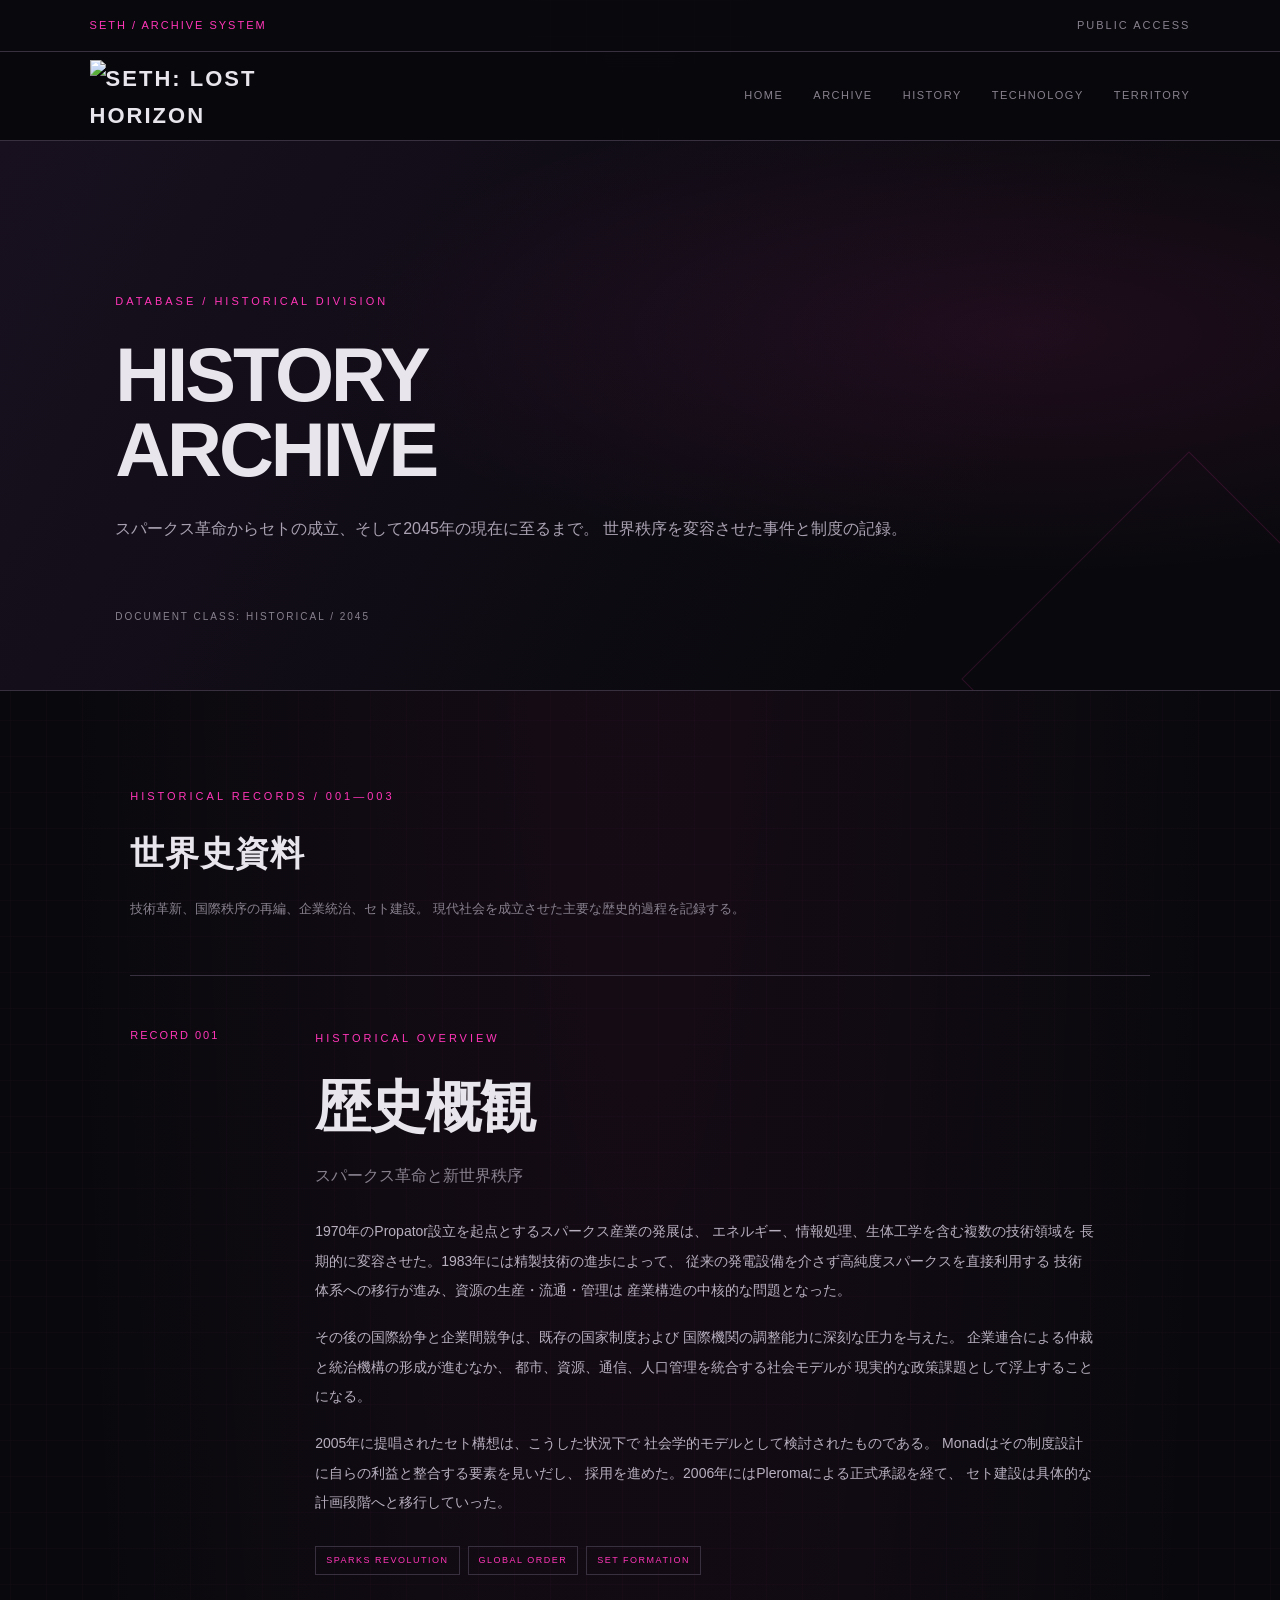
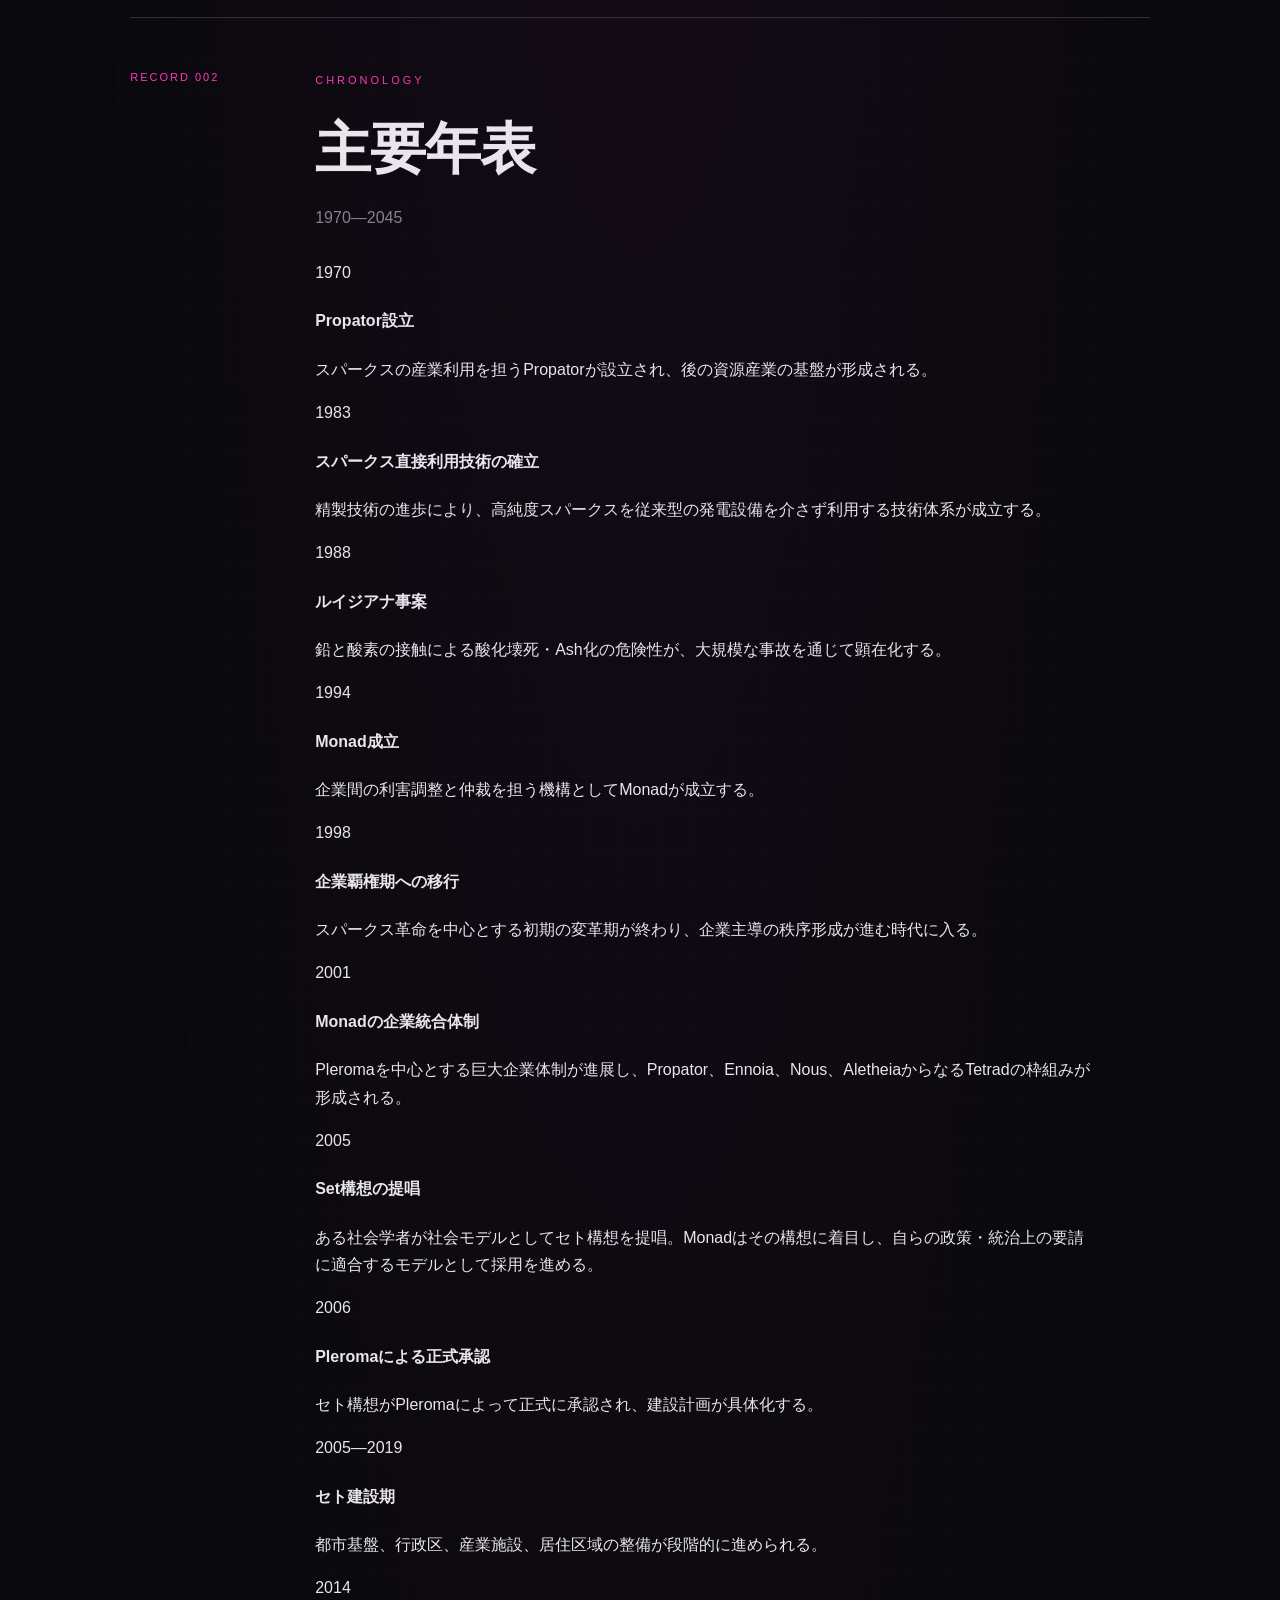
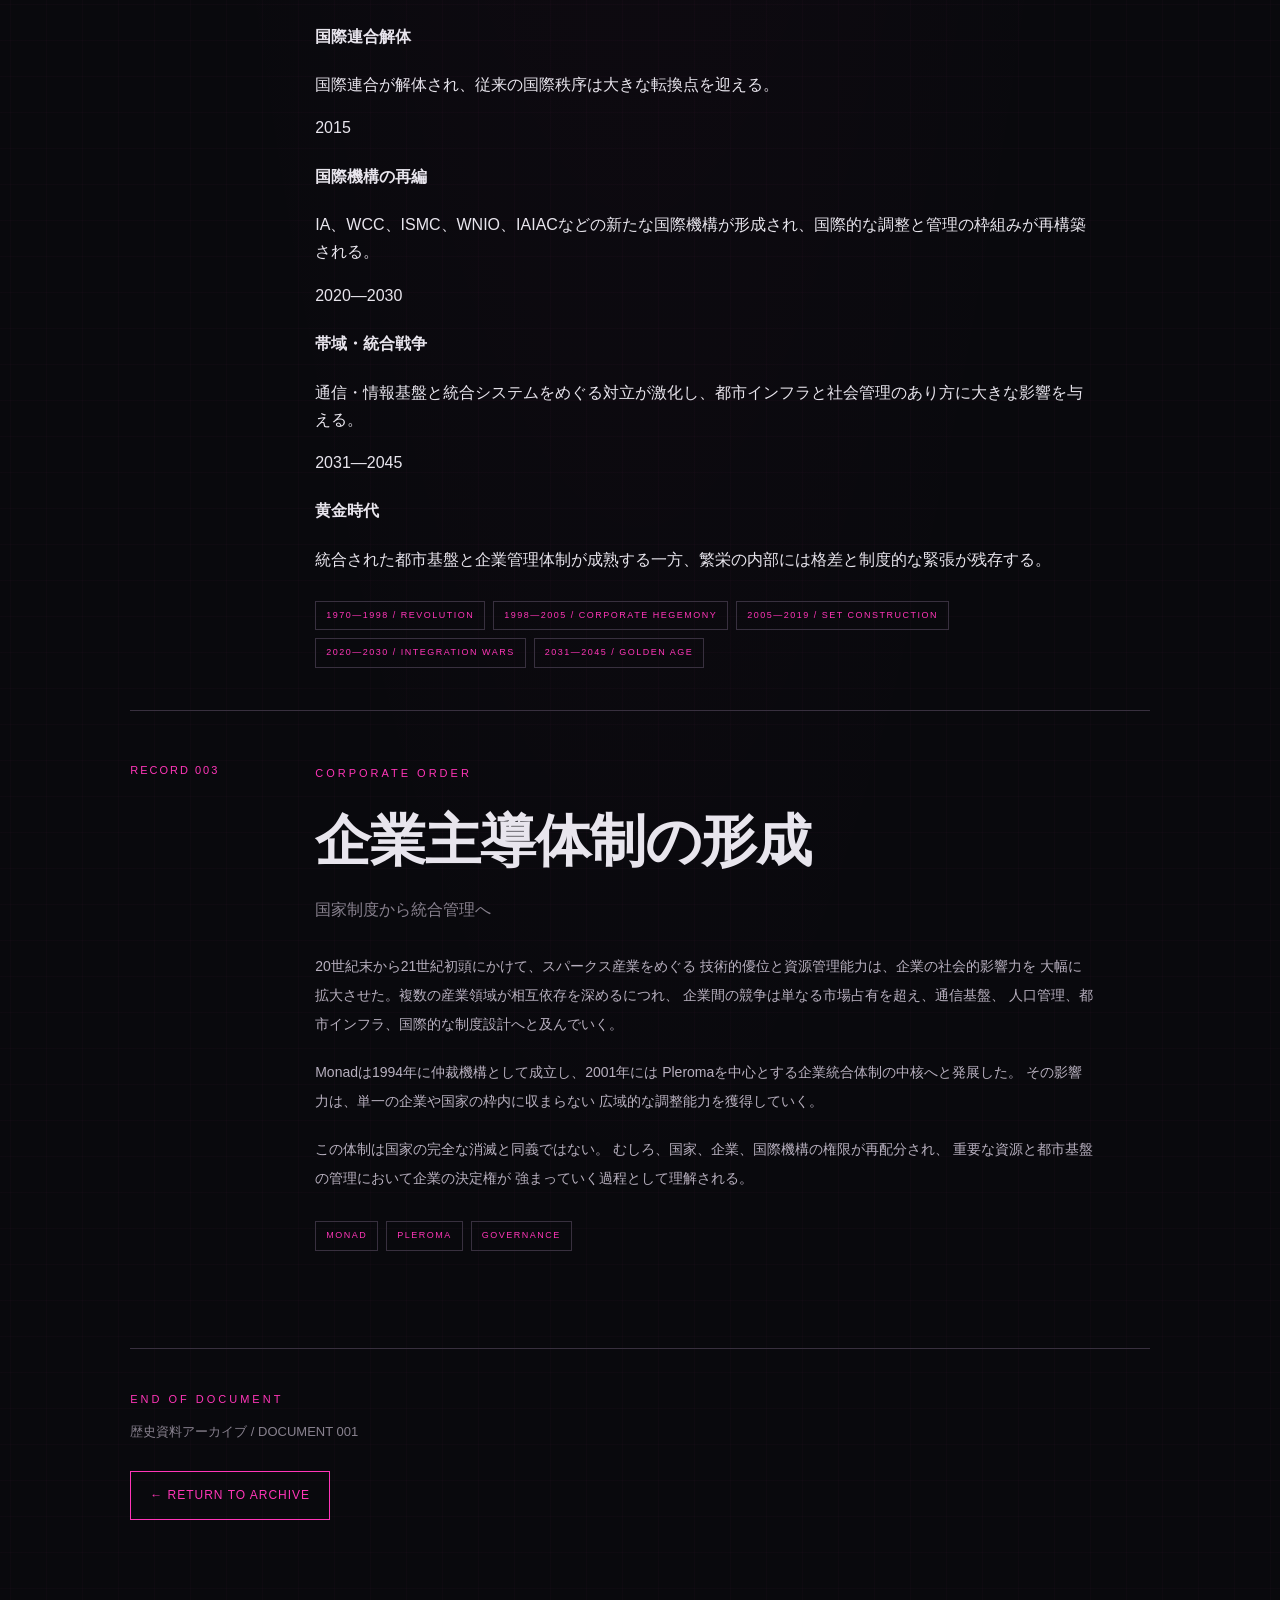
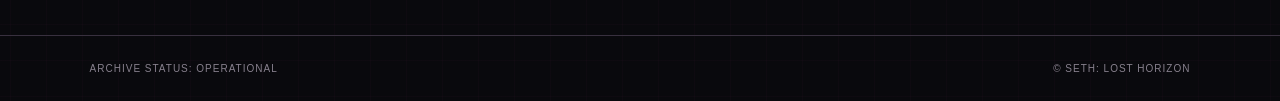
==== history.html @ 6e6e1747 "Create history.html" ====
<!DOCTYPE html>
<html lang="ja">
<head>
  <meta charset="UTF-8">
  <meta name="viewport" content="width=device-width, initial-scale=1.0">
  <title>History | SETH: Lost Horizon</title>
  <meta name="description" content="SETH: Lost Horizon — Historical Archive">
  <link rel="stylesheet" href="style.css">
</head>
<body id="top">

  <div class="topbar">
    SETH / ARCHIVE SYSTEM
    <span>PUBLIC ACCESS</span>
  </div>

  <nav class="site-nav">
    <a class="nav-logo" href="index.html" aria-label="SETH: LOST HORIZON HOME">
      <img
        src="https://raw.githubusercontent.com/yusei141dino-beep/seth-lost-horizon/main/seth-logo.png"
        alt="SETH: LOST HORIZON"
      >
    </a>
    <div class="nav-links">
      <a href="index.html">HOME</a>
      <a href="index.html#archive">ARCHIVE</a>
      <a href="history.html">HISTORY</a>
      <a href="technology.html">TECHNOLOGY</a>
      <a href="index.html#territory">TERRITORY</a>
    </div>
  </nav>

  <header class="document-hero">
    <p class="eyebrow">DATABASE / HISTORICAL DIVISION</p>
    <h1>HISTORY<br>ARCHIVE</h1>
    <p class="intro">
      スパークス革命からセトの成立、そして2045年の現在に至るまで。
      世界秩序を変容させた事件と制度の記録。
    </p>
    <div class="hero-index">DOCUMENT CLASS: HISTORICAL / 2045</div>
  </header>

  <main class="technology-main">

    <div class="document-heading">
      <p class="eyebrow">HISTORICAL RECORDS / 001—003</p>
      <h2>世界史資料</h2>
      <p class="section-description">
        技術革新、国際秩序の再編、企業統治、セト建設。
        現代社会を成立させた主要な歴史的過程を記録する。
      </p>
    </div>

    <section class="tech-entry" id="overview">
      <div class="tech-number">RECORD 001</div>
      <div class="tech-content">
        <p class="eyebrow">HISTORICAL OVERVIEW</p>
        <h2>歴史概観</h2>
        <h3>スパークス革命と新世界秩序</h3>
        <p>
          1970年のPropator設立を起点とするスパークス産業の発展は、
          エネルギー、情報処理、生体工学を含む複数の技術領域を
          長期的に変容させた。1983年には精製技術の進歩によって、
          従来の発電設備を介さず高純度スパークスを直接利用する
          技術体系への移行が進み、資源の生産・流通・管理は
          産業構造の中核的な問題となった。
        </p>
        <p>
          その後の国際紛争と企業間競争は、既存の国家制度および
          国際機関の調整能力に深刻な圧力を与えた。
          企業連合による仲裁と統治機構の形成が進むなか、
          都市、資源、通信、人口管理を統合する社会モデルが
          現実的な政策課題として浮上することになる。
        </p>
        <p>
          2005年に提唱されたセト構想は、こうした状況下で
          社会学的モデルとして検討されたものである。
          Monadはその制度設計に自らの利益と整合する要素を見いだし、
          採用を進めた。2006年にはPleromaによる正式承認を経て、
          セト建設は具体的な計画段階へと移行していった。
        </p>
        <div class="tech-tags">
          <span>SPARKS REVOLUTION</span>
          <span>GLOBAL ORDER</span>
          <span>SET FORMATION</span>
        </div>
      </div>
    </section>

    <section class="tech-entry" id="chronology">
      <div class="tech-number">RECORD 002</div>
      <div class="tech-content">
        <p class="eyebrow">CHRONOLOGY</p>
        <h2>主要年表</h2>
        <h3>1970—2045</h3>

        <div class="timeline-entry">
          <span class="timeline-year">1970</span>
          <div>
            <h4>Propator設立</h4>
            <p>スパークスの産業利用を担うPropatorが設立され、後の資源産業の基盤が形成される。</p>
          </div>
        </div>

        <div class="timeline-entry">
          <span class="timeline-year">1983</span>
          <div>
            <h4>スパークス直接利用技術の確立</h4>
            <p>精製技術の進歩により、高純度スパークスを従来型の発電設備を介さず利用する技術体系が成立する。</p>
          </div>
        </div>

        <div class="timeline-entry">
          <span class="timeline-year">1988</span>
          <div>
            <h4>ルイジアナ事案</h4>
            <p>鉛と酸素の接触による酸化壊死・Ash化の危険性が、大規模な事故を通じて顕在化する。</p>
          </div>
        </div>

        <div class="timeline-entry">
          <span class="timeline-year">1994</span>
          <div>
            <h4>Monad成立</h4>
            <p>企業間の利害調整と仲裁を担う機構としてMonadが成立する。</p>
          </div>
        </div>

        <div class="timeline-entry">
          <span class="timeline-year">1998</span>
          <div>
            <h4>企業覇権期への移行</h4>
            <p>スパークス革命を中心とする初期の変革期が終わり、企業主導の秩序形成が進む時代に入る。</p>
          </div>
        </div>

        <div class="timeline-entry">
          <span class="timeline-year">2001</span>
          <div>
            <h4>Monadの企業統合体制</h4>
            <p>Pleromaを中心とする巨大企業体制が進展し、Propator、Ennoia、Nous、AletheiaからなるTetradの枠組みが形成される。</p>
          </div>
        </div>

        <div class="timeline-entry">
          <span class="timeline-year">2005</span>
          <div>
            <h4>Set構想の提唱</h4>
            <p>ある社会学者が社会モデルとしてセト構想を提唱。Monadはその構想に着目し、自らの政策・統治上の要請に適合するモデルとして採用を進める。</p>
          </div>
        </div>

        <div class="timeline-entry">
          <span class="timeline-year">2006</span>
          <div>
            <h4>Pleromaによる正式承認</h4>
            <p>セト構想がPleromaによって正式に承認され、建設計画が具体化する。</p>
          </div>
        </div>

        <div class="timeline-entry">
          <span class="timeline-year">2005—2019</span>
          <div>
            <h4>セト建設期</h4>
            <p>都市基盤、行政区、産業施設、居住区域の整備が段階的に進められる。</p>
          </div>
        </div>

        <div class="timeline-entry">
          <span class="timeline-year">2014</span>
          <div>
            <h4>国際連合解体</h4>
            <p>国際連合が解体され、従来の国際秩序は大きな転換点を迎える。</p>
          </div>
        </div>

        <div class="timeline-entry">
          <span class="timeline-year">2015</span>
          <div>
            <h4>国際機構の再編</h4>
            <p>IA、WCC、ISMC、WNIO、IAIACなどの新たな国際機構が形成され、国際的な調整と管理の枠組みが再構築される。</p>
          </div>
        </div>

        <div class="timeline-entry">
          <span class="timeline-year">2020—2030</span>
          <div>
            <h4>帯域・統合戦争</h4>
            <p>通信・情報基盤と統合システムをめぐる対立が激化し、都市インフラと社会管理のあり方に大きな影響を与える。</p>
          </div>
        </div>

        <div class="timeline-entry">
          <span class="timeline-year">2031—2045</span>
          <div>
            <h4>黄金時代</h4>
            <p>統合された都市基盤と企業管理体制が成熟する一方、繁栄の内部には格差と制度的な緊張が残存する。</p>
          </div>
        </div>

        <div class="tech-tags">
          <span>1970—1998 / REVOLUTION</span>
          <span>1998—2005 / CORPORATE HEGEMONY</span>
          <span>2005—2019 / SET CONSTRUCTION</span>
          <span>2020—2030 / INTEGRATION WARS</span>
          <span>2031—2045 / GOLDEN AGE</span>
        </div>
      </div>
    </section>

    <section class="tech-entry" id="corporate-order">
      <div class="tech-number">RECORD 003</div>
      <div class="tech-content">
        <p class="eyebrow">CORPORATE ORDER</p>
        <h2>企業主導体制の形成</h2>
        <h3>国家制度から統合管理へ</h3>
        <p>
          20世紀末から21世紀初頭にかけて、スパークス産業をめぐる
          技術的優位と資源管理能力は、企業の社会的影響力を
          大幅に拡大させた。複数の産業領域が相互依存を深めるにつれ、
          企業間の競争は単なる市場占有を超え、通信基盤、
          人口管理、都市インフラ、国際的な制度設計へと及んでいく。
        </p>
        <p>
          Monadは1994年に仲裁機構として成立し、2001年には
          Pleromaを中心とする企業統合体制の中核へと発展した。
          その影響力は、単一の企業や国家の枠内に収まらない
          広域的な調整能力を獲得していく。
        </p>
        <p>
          この体制は国家の完全な消滅と同義ではない。
          むしろ、国家、企業、国際機構の権限が再配分され、
          重要な資源と都市基盤の管理において企業の決定権が
          強まっていく過程として理解される。
        </p>
        <div class="tech-tags">
          <span>MONAD</span>
          <span>PLEROMA</span>
          <span>GOVERNANCE</span>
        </div>
      </div>
    </section>

    <div class="return-panel">
      <p class="eyebrow">END OF DOCUMENT</p>
      <p>歴史資料アーカイブ / DOCUMENT 001</p>
      <a href="index.html#archive">← RETURN TO ARCHIVE</a>
    </div>

  </main>

  <footer>
    <span>ARCHIVE STATUS: OPERATIONAL</span>
    <span>© SETH: LOST HORIZON</span>
  </footer>

</body>
</html>
---- style.css ----
* {
  box-sizing: border-box;
}

:root {
  --bg: #09090d;
  --panel: #101015;
  --panel-hover: #19111e;
  --text: #e8e5ed;
  --muted: #88818e;
  --line: #38303f;
  --accent: #ff36b8;
  --accent-dim: rgba(255, 54, 184, 0.12);
}

html {
  scroll-behavior: smooth;
}

body {
  margin: 0;
  background-color: var(--bg);
  background-image:
    linear-gradient(rgba(255, 54, 184, 0.025) 1px, transparent 1px),
    linear-gradient(90deg, rgba(255, 54, 184, 0.025) 1px, transparent 1px);
  background-size: 36px 36px;
  color: var(--text);
  font-family: Arial, "Helvetica Neue", sans-serif;
  line-height: 1.7;
}

/* TOP BAR */

.topbar {
  padding: 16px 7%;
  border-bottom: 1px solid var(--line);
  background: rgba(9, 9, 13, 0.94);
  color: var(--accent);
  font-size: 11px;
  letter-spacing: 2px;
}

.topbar span {
  float: right;
  color: var(--muted);
}

/* MAIN VISUAL */

header {
  position: relative;
  overflow: hidden;
  padding: clamp(70px, 12vw, 140px) 9%;
  border-bottom: 1px solid var(--line);
  background:
    radial-gradient(ellipse at 80% 35%, rgba(255, 54, 184, 0.09), transparent 48%),
    linear-gradient(120deg, #18101f, #09090d 75%);
}

header::after {
  content: "";
  position: absolute;
  right: -70px;
  bottom: -150px;
  width: 320px;
  height: 320px;
  border: 1px solid rgba(255, 54, 184, 0.14);
  transform: rotate(45deg);
  pointer-events: none;
}

.eyebrow,
small {
  color: var(--accent);
  letter-spacing: 3px;
  font-size: 11px;
}

h1 {
  max-width: 1000px;
  font-size: clamp(42px, 9vw, 92px);
  line-height: 0.98;
  letter-spacing: -3px;
  margin: 28px 0;
}

.intro {
  color: #aaa2b2;
  margin-bottom: 36px;
}

/* LINKS */

a {
  color: var(--accent);
  text-decoration: none;
  border: 1px solid var(--accent);
  padding: 13px 19px;
  display: inline-block;
  font-size: 12px;
  letter-spacing: 1px;
  transition:
    background 0.2s ease,
    color 0.2s ease,
    box-shadow 0.2s ease;
}

a:hover {
  background: var(--accent);
  color: var(--bg);
  box-shadow: 0 0 22px rgba(255, 54, 184, 0.2);
}

/* ARCHIVE */

main {
  padding: clamp(45px, 8vw, 85px) 9%;
}

h2 {
  font-size: clamp(25px, 4vw, 34px);
  letter-spacing: 1px;
  margin-bottom: 35px;
}

.entries {
  display: grid;
  grid-template-columns: repeat(auto-fit, minmax(min(100%, 230px), 1fr));
  gap: 14px;
}

article {
  position: relative;
  padding: 25px;
  border: 1px solid var(--line);
  background: rgba(16, 16, 21, 0.94);
  transition:
    border-color 0.2s ease,
    background 0.2s ease,
    transform 0.2s ease;
}

article:hover {
  border-color: var(--accent);
  background: var(--panel-hover);
  transform: translateY(-3px);
}

article h3 {
  margin-top: 24px;
  font-size: 19px;
}

article p {
  color: #aaa2b2;
  line-height: 1.8;
  font-size: 13px;
}

/* FOOTER */

footer {
  border-top: 1px solid var(--line);
  padding: 24px 7%;
  color: var(--muted);
  font-size: 10px;
  letter-spacing: 1px;
}

/* SMALL SCREENS */

@media (max-width: 600px) {
  .topbar {
    padding: 14px 5%;
    font-size: 9px;
    letter-spacing: 1px;
  }

  header,
  main {
    padding-left: 6%;
    padding-right: 6%;
  }

  h1 {
    letter-spacing: -2px;
  }

  .entries {
    grid-template-columns: 1fr;
  }

  article {
    padding: 21px;
  }

  footer {
    line-height: 1.8;
  }
}

/* NAVIGATION */

.site-nav {
  position: sticky;
  top: 0;
  z-index: 100;
  display: flex;
  align-items: center;
  justify-content: space-between;
  gap: 24px;
  padding: 0 7%;
  min-height: 70px;
  background: rgba(9, 9, 13, 0.96);
  border-bottom: 1px solid var(--line);
  backdrop-filter: blur(12px);
}

.site-nav a {
  border: none;
  padding: 10px 0;
  font-size: 11px;
  letter-spacing: 1.5px;
}

.site-nav .nav-logo {
  flex-shrink: 0;
  font-size: 22px;
  font-weight: bold;
  letter-spacing: 2px;
  color: var(--text);
}

.nav-logo span {
  color: var(--accent);
}

.nav-links {
  display: flex;
  align-items: center;
  gap: clamp(12px, 2.5vw, 30px);
}

.nav-links a {
  color: var(--muted);
  transition: color 0.2s ease;
}

.nav-links a:hover {
  color: var(--accent);
  background: transparent;
  box-shadow: none;
}

/* HERO DETAILS */

.enter-link {
  position: relative;
  z-index: 1;
}

.hero-index {
  margin-top: 65px;
  color: var(--muted);
  font-size: 10px;
  letter-spacing: 2px;
}

/* ARCHIVE DETAILS */

.section-description {
  margin-top: -20px;
  margin-bottom: 35px;
  color: var(--muted);
  font-size: 13px;
}

article {
  scroll-margin-top: 90px;
}

.card-link {
  margin-top: 18px;
  padding: 10px 0;
  border: none;
  border-top: 1px solid var(--line);
  display: block;
  font-size: 10px;
  letter-spacing: 2px;
}

.card-link:hover {
  background: transparent;
  box-shadow: none;
  color: #fff;
}

/* FOOTER LAYOUT */

footer {
  display: flex;
  justify-content: space-between;
  gap: 20px;
}

/* MOBILE NAVIGATION */

@media (max-width: 650px) {
  .site-nav {
    align-items: flex-start;
    flex-direction: column;
    gap: 5px;
    padding: 12px 6%;
  }

  .nav-links {
    width: 100%;
    gap: 0;
    justify-content: space-between;
    flex-wrap: wrap;
  }

  .nav-links a {
    font-size: 9px;
    letter-spacing: 0;
  }

  .hero-index {
    margin-top: 45px;
  }

  footer {
    flex-direction: column;
    gap: 8px;
  }
}

/* TECHNOLOGY DOCUMENT */

.document-hero {
  padding-bottom: 65px;
}

.document-hero h1 {
  font-size: clamp(40px, 8vw, 76px);
}

.technology-main {
  max-width: 1250px;
  margin: 0 auto;
}

.document-heading {
  margin-bottom: 55px;
}

.document-heading h2 {
  margin-top: 20px;
}

.tech-entry {
  display: grid;
  grid-template-columns: 150px minmax(0, 1fr);
  gap: 35px;
  padding: 42px 0;
  border-top: 1px solid var(--line);
  scroll-margin-top: 100px;
}

.tech-number {
  color: var(--accent);
  font-size: 11px;
  letter-spacing: 2px;
  padding-top: 8px;
}

.tech-content {
  max-width: 780px;
}

.tech-content h2 {
  font-size: clamp(36px, 6vw, 56px);
  margin: 8px 0 0;
  letter-spacing: -1px;
}

.tech-content h3 {
  margin: 8px 0 28px;
  color: var(--muted);
  font-size: 16px;
  font-weight: normal;
}

.tech-content > p:not(.eyebrow) {
  color: #b8b0bf;
  font-size: 14px;
  line-height: 2.1;
  margin: 18px 0;
}

.tech-tags {
  display: flex;
  flex-wrap: wrap;
  gap: 8px;
  margin-top: 28px;
}

.tech-tags span {
  border: 1px solid var(--line);
  padding: 6px 10px;
  color: var(--accent);
  font-size: 9px;
  letter-spacing: 1.5px;
}

.return-panel {
  margin-top: 55px;
  padding: 30px 0;
  border-top: 1px solid var(--line);
}

.return-panel > p:not(.eyebrow) {
  color: var(--muted);
  font-size: 13px;
}

.return-panel a {
  margin-top: 15px;
}

@media (max-width: 650px) {
  .tech-entry {
    grid-template-columns: 1fr;
    gap: 15px;
    padding: 32px 0;
  }

  .document-heading {
    margin-bottom: 35px;
  }

  .tech-content > p:not(.eyebrow) {
    font-size: 13px;
  }
}

  /* SETH: ARCHIVE UI ENHANCEMENT */

html {
  scroll-behavior: smooth;
}

body {
  background-image:
    radial-gradient(
      ellipse at 50% 0%,
      rgba(255, 54, 184, 0.07),
      transparent 65%
    );
}

/* カードに控えめな反応を追加 */
.archive-card {
  transition:
    border-color 0.25s ease,
    transform 0.25s ease,
    box-shadow 0.25s ease;
}

.archive-card:hover {
  transform: translateY(-4px);
  border-color: rgba(255, 54, 184, 0.65);
  box-shadow: 0 8px 30px rgba(255, 54, 184, 0.08);
}

/* ヘッダー内のSETHロゴ */
.nav-logo {
  display: flex;
  align-items: center;
  flex-shrink: 0;
}

.nav-logo img {
  display: block;
  width: 176px;
  height: 72px;
  object-fit: contain;
  object-position: left center;
}

/* NAVIGATION REFINEMENT */

.site-nav {
  min-height: 88px;
  padding-top: 8px;
  padding-bottom: 8px;
}

.site-nav .nav-logo {
  padding: 0;
}

.nav-logo img {
  width: 176px;
  height: 72px;
}

/* メニューの表示を整える */
.nav-links {
  flex-wrap: wrap;
  justify-content: flex-end;
}

/* スマートフォン用 */
@media (max-width: 650px) {
  .site-nav {
    align-items: center;
    gap: 8px;
    padding: 10px 6%;
  }

  .site-nav .nav-logo img {
    width: 140px;
    height: 58px;
  }

  .nav-links {
    justify-content: flex-start;
    column-gap: 18px;
    row-gap: 4px;
  }
}


/* BACKGROUND REFINEMENT */

body {
  background-color: var(--bg);
  background-image:
    radial-gradient(
      ellipse at 50% 0%,
      rgba(255, 54, 184, 0.06),
      transparent 65%
    ),
    linear-gradient(
      rgba(255, 54, 184, 0.018) 1px,
      transparent 1px
    ),
    linear-gradient(
      90deg,
      rgba(255, 54, 184, 0.018) 1px,
      transparent 1px
    );
  background-size:
    auto,
    36px 36px,
    36px 36px;
  background-position:
    center top,
    center top,
    center top;
}


/* ARCHIVE CARD REFINEMENT */

.entries article {
  position: relative;
  overflow: hidden;
  transition:
    border-color 0.25s ease,
    background 0.25s ease,
    transform 0.25s ease,
    box-shadow 0.25s ease;
}

.entries article::before {
  content: "";
  position: absolute;
  top: 0;
  left: 0;
  width: 3px;
  height: 100%;
  background: var(--accent);
  transform: scaleY(0);
  transform-origin: bottom;
  transition: transform 0.25s ease;
}

.entries article:hover {
  border-color: rgba(255, 54, 184, 0.65);
  background: #121017;
  box-shadow: 0 8px 28px rgba(255, 54, 184, 0.07);
  transform: translateY(-3px);
}

.entries article:hover::before {
  transform: scaleY(1);
}

/* タッチ端末では常時の強調を避ける */
@media (hover: none) {
  .entries article:hover {
    transform: none;
    box-shadow: none;
  }
}
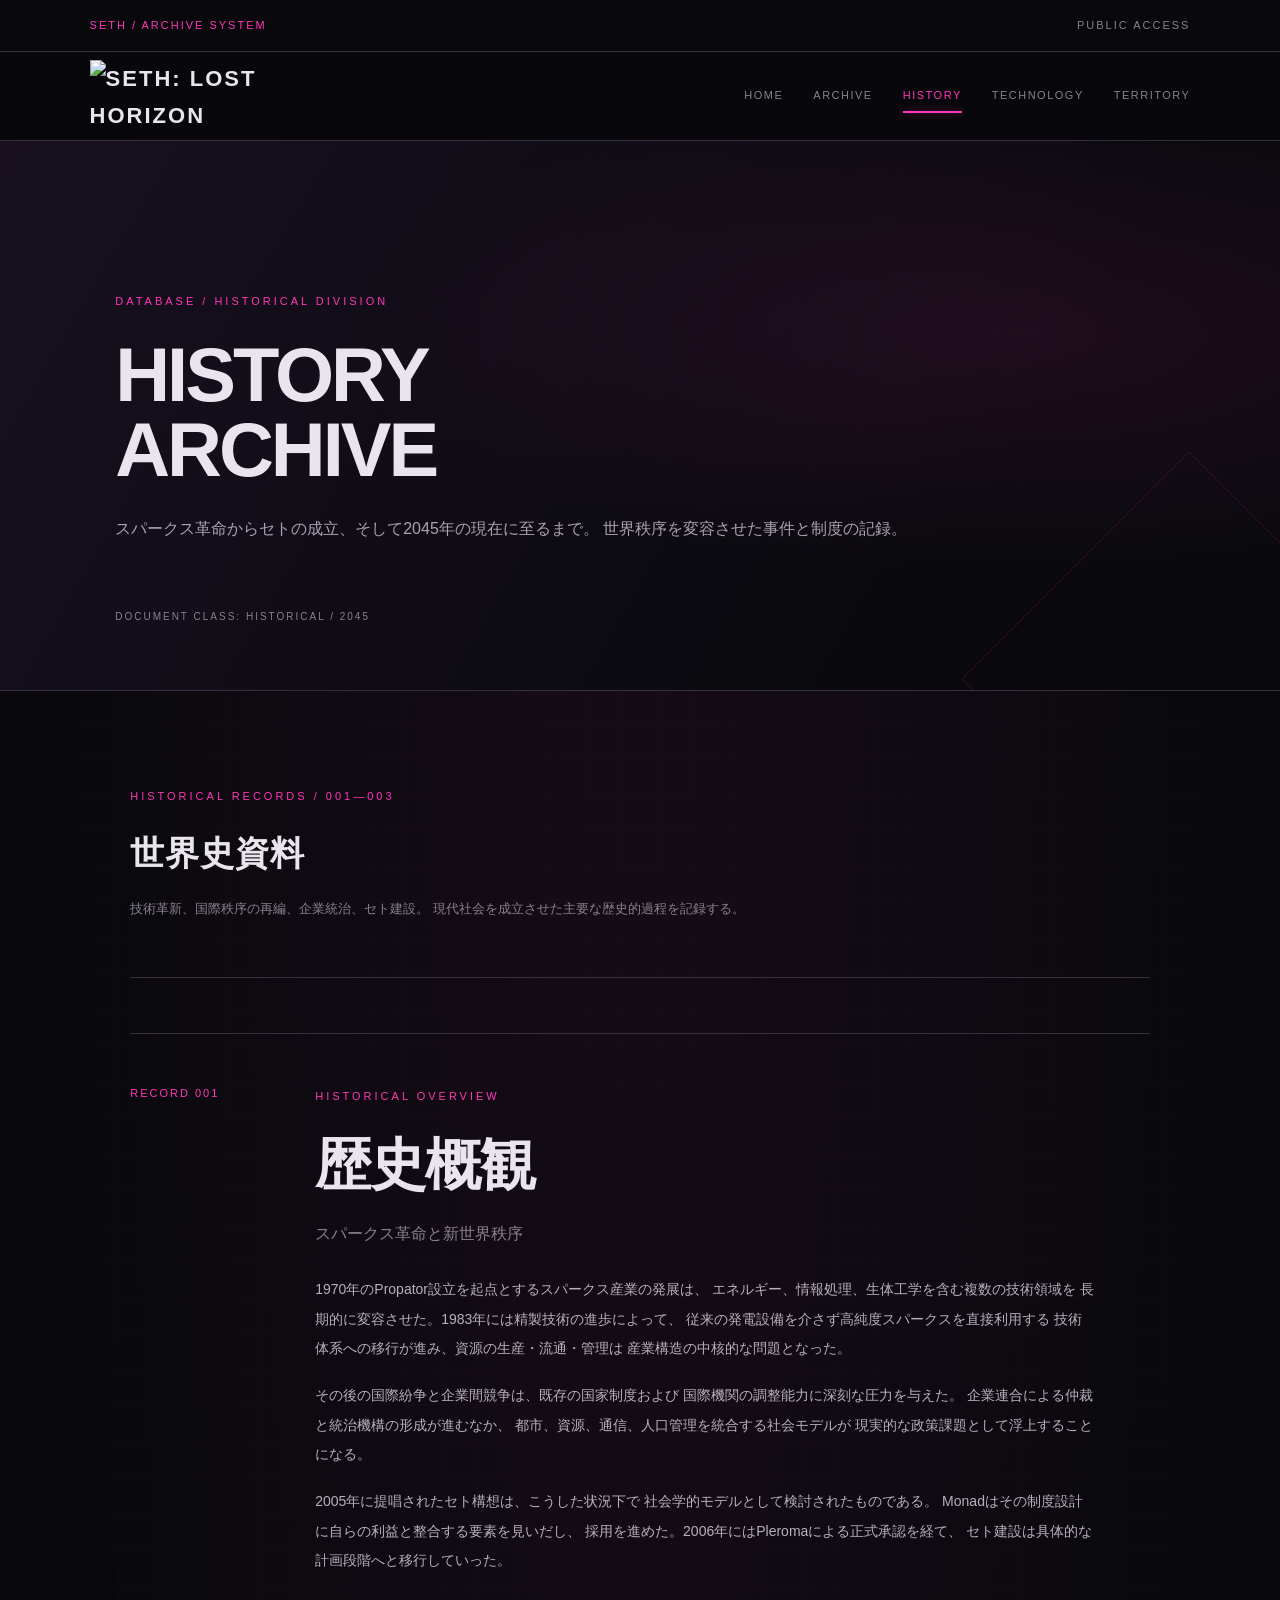
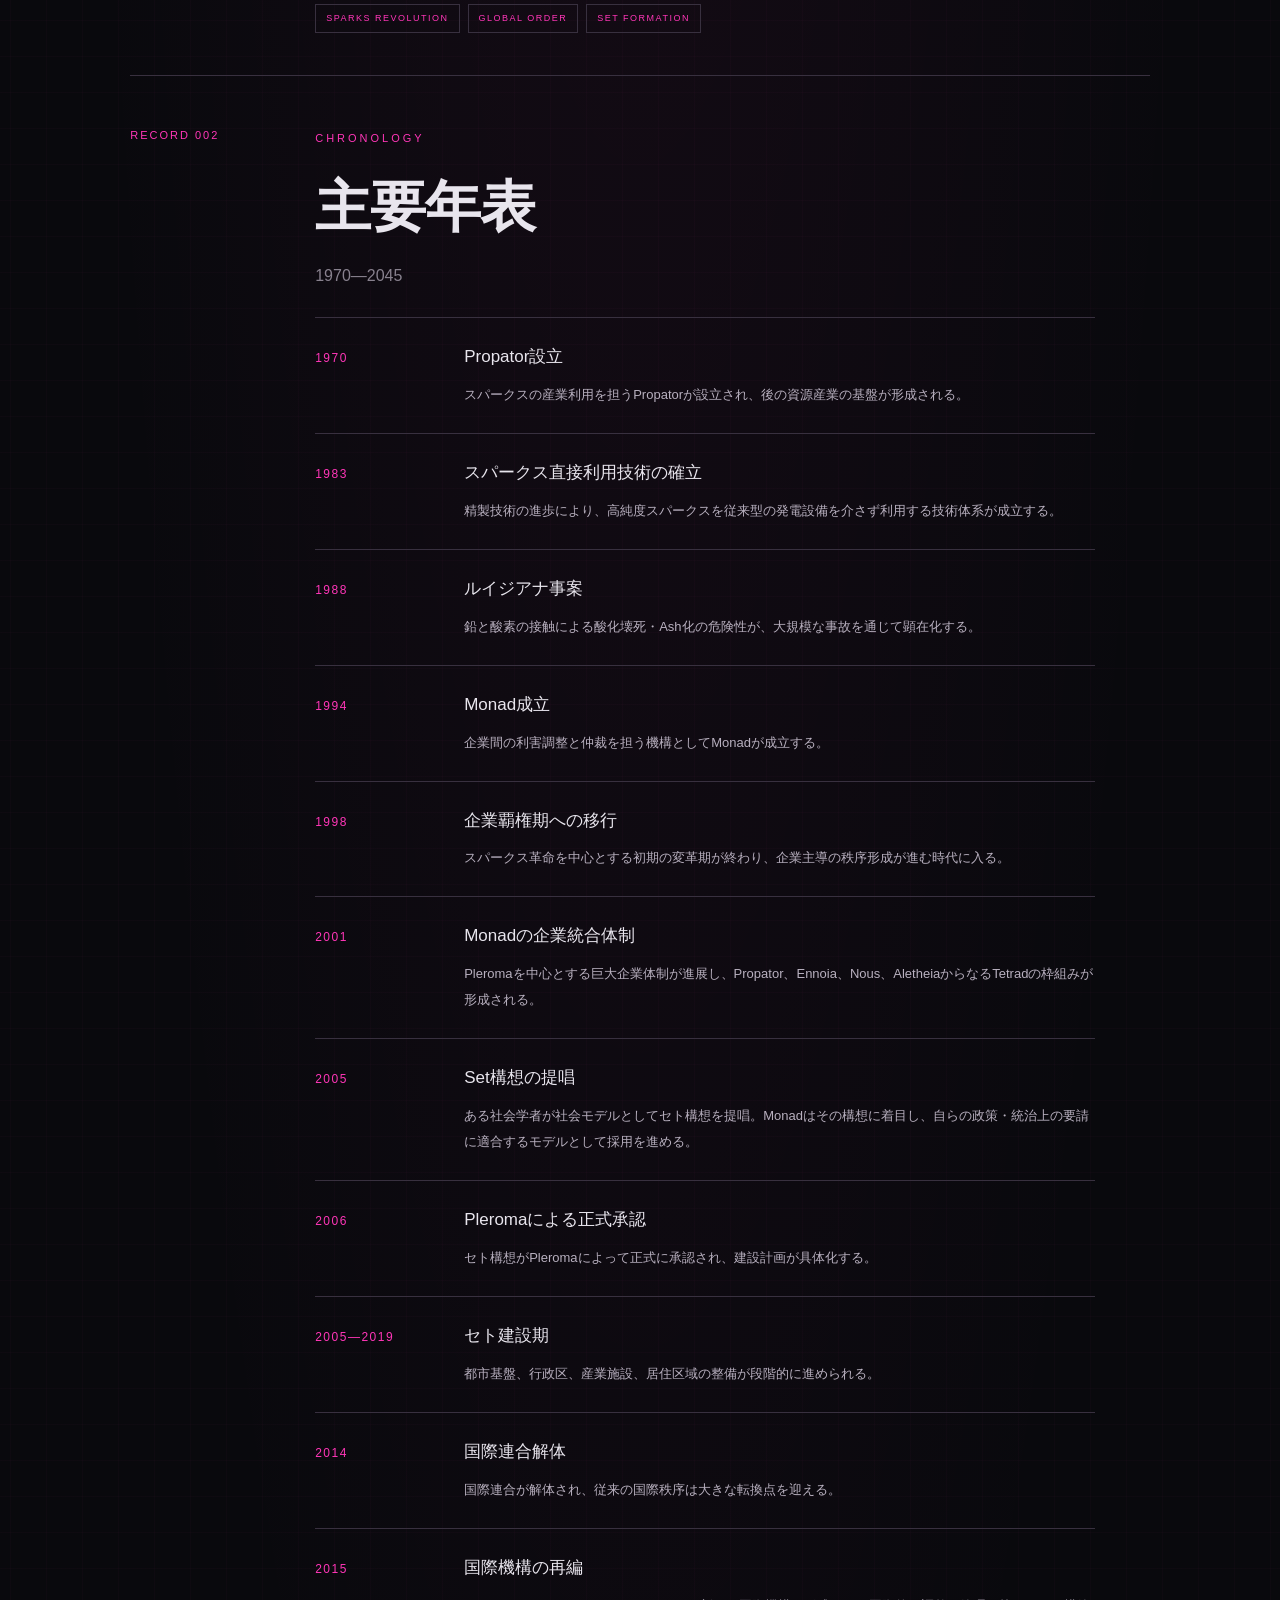
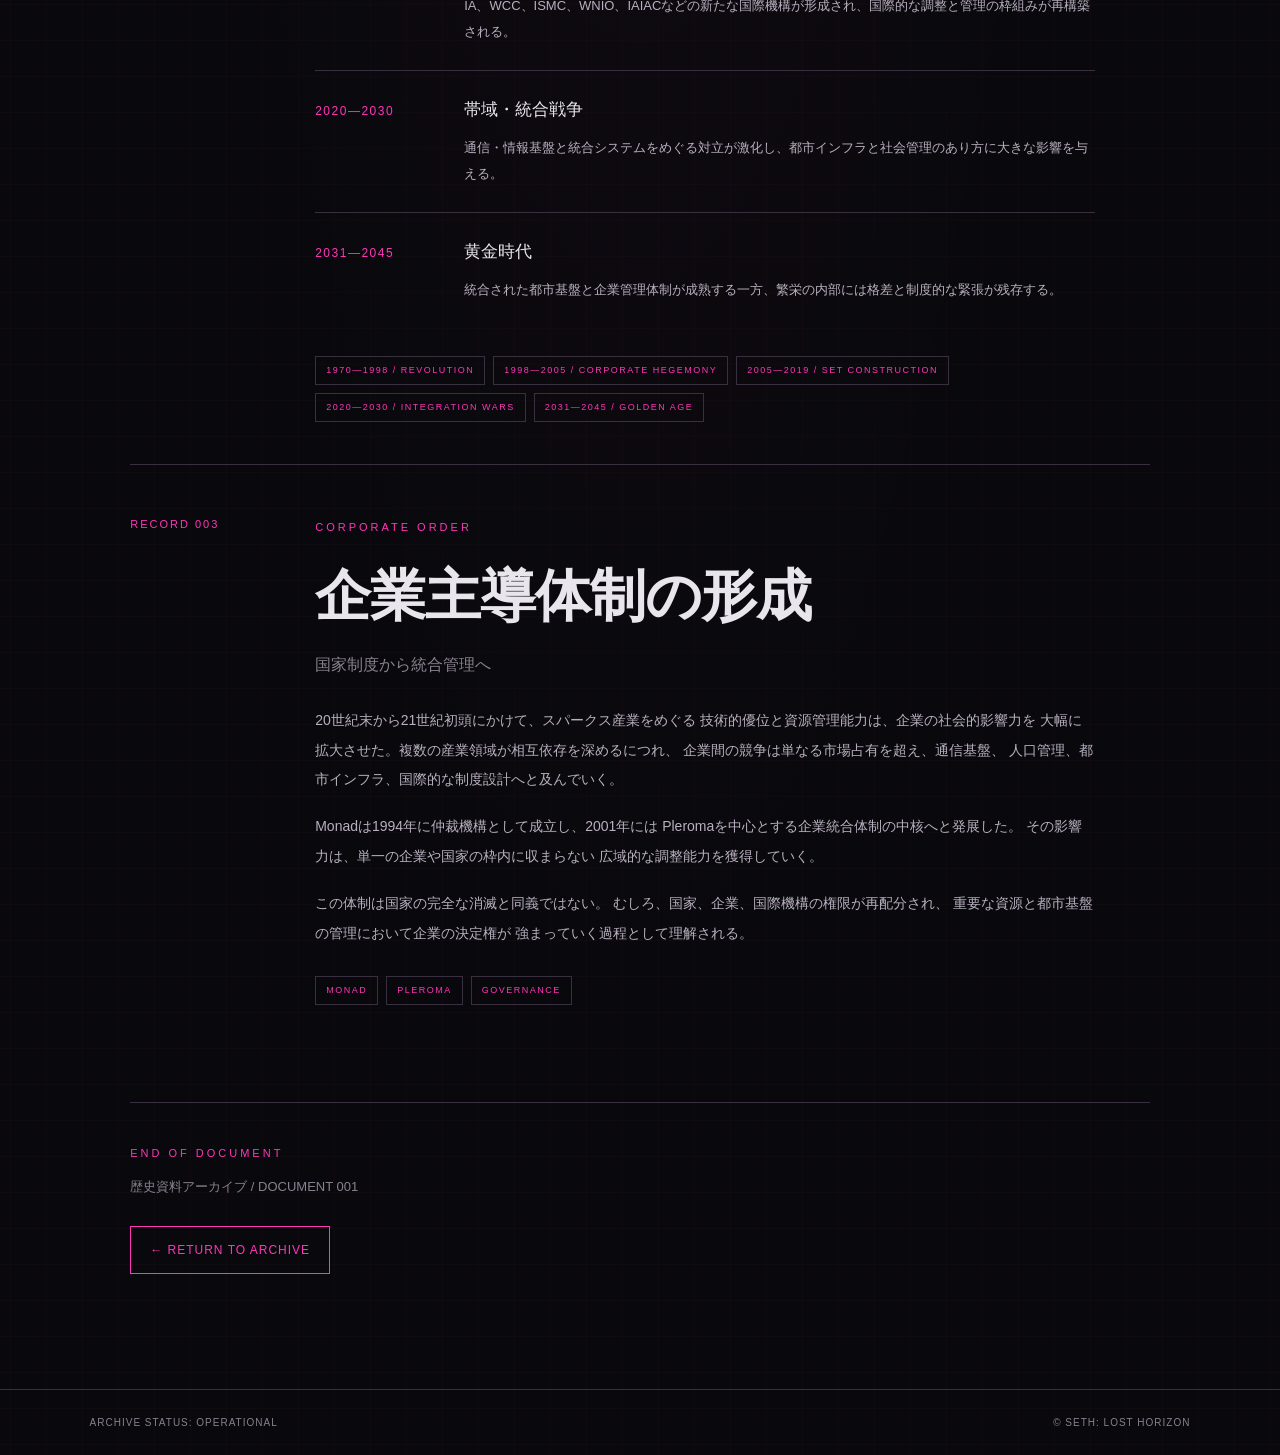
==== commit 04dd36db: "Update history.html" ====
--- a/history.html
+++ b/history.html
@@ -24,7 +24,7 @@
     <div class="nav-links">
       <a href="index.html">HOME</a>
       <a href="index.html#archive">ARCHIVE</a>
-      <a href="history.html">HISTORY</a>
+      <a href="history.html" class="active">HISTORY</a>
       <a href="technology.html">TECHNOLOGY</a>
       <a href="index.html#territory">TERRITORY</a>
     </div>
--- a/style.css
+++ b/style.css
@@ -605,3 +605,110 @@
     box-shadow: none;
   }
 }
+
+
+/* HISTORY TIMELINE */
+
+.timeline-entry {
+  display: grid;
+  grid-template-columns: 125px minmax(0, 1fr);
+  gap: 24px;
+  padding: 25px 0;
+  border-top: 1px solid var(--line);
+}
+
+.timeline-year {
+  color: var(--accent);
+  font-size: 12px;
+  letter-spacing: 1.5px;
+  padding-top: 5px;
+}
+
+.timeline-entry h4 {
+  margin: 0 0 10px;
+  font-size: 17px;
+  font-weight: normal;
+  color: var(--text);
+}
+
+.timeline-entry p {
+  margin: 0;
+  color: #b8b0bf;
+  font-size: 13px;
+  line-height: 2;
+}
+
+@media (max-width: 650px) {
+  .timeline-entry {
+    grid-template-columns: 1fr;
+    gap: 8px;
+    padding: 22px 0;
+  }
+}
+
+
+/* SHARED ARCHIVE REFINEMENT */
+
+/* アーカイブ資料の見出しを統一 */
+.document-heading {
+  padding-bottom: 22px;
+  border-bottom: 1px solid var(--line);
+}
+
+.document-heading .eyebrow {
+  display: block;
+  margin-bottom: 12px;
+}
+
+/* 資料ページの本文を読みやすく */
+.tech-content,
+.return-panel {
+  overflow-wrap: anywhere;
+}
+
+.tech-content > p:not(.eyebrow),
+.timeline-entry p {
+  text-wrap: pretty;
+}
+
+/* リンクのキーボード操作時にも視認性を確保 */
+a:focus-visible {
+  outline: 2px solid var(--accent);
+  outline-offset: 5px;
+}
+
+/* スマートフォンで横幅が窮屈にならないようにする */
+@media (max-width: 650px) {
+  .document-heading {
+    padding-bottom: 16px;
+  }
+
+  .tech-content h2 {
+    overflow-wrap: anywhere;
+  }
+}
+
+
+/* ACTIVE NAVIGATION */
+
+.site-nav .nav-links a.active {
+  color: var(--accent);
+  position: relative;
+}
+
+.site-nav .nav-links a.active::after {
+  content: "";
+  position: absolute;
+  left: 0;
+  right: 0;
+  bottom: 2px;
+  height: 2px;
+  background: var(--accent);
+  box-shadow: 0 0 10px rgba(255, 54, 184, 0.45);
+}
+
+@media (max-width: 650px) {
+  .site-nav .nav-links a.active::after {
+    bottom: 0;
+  }
+}
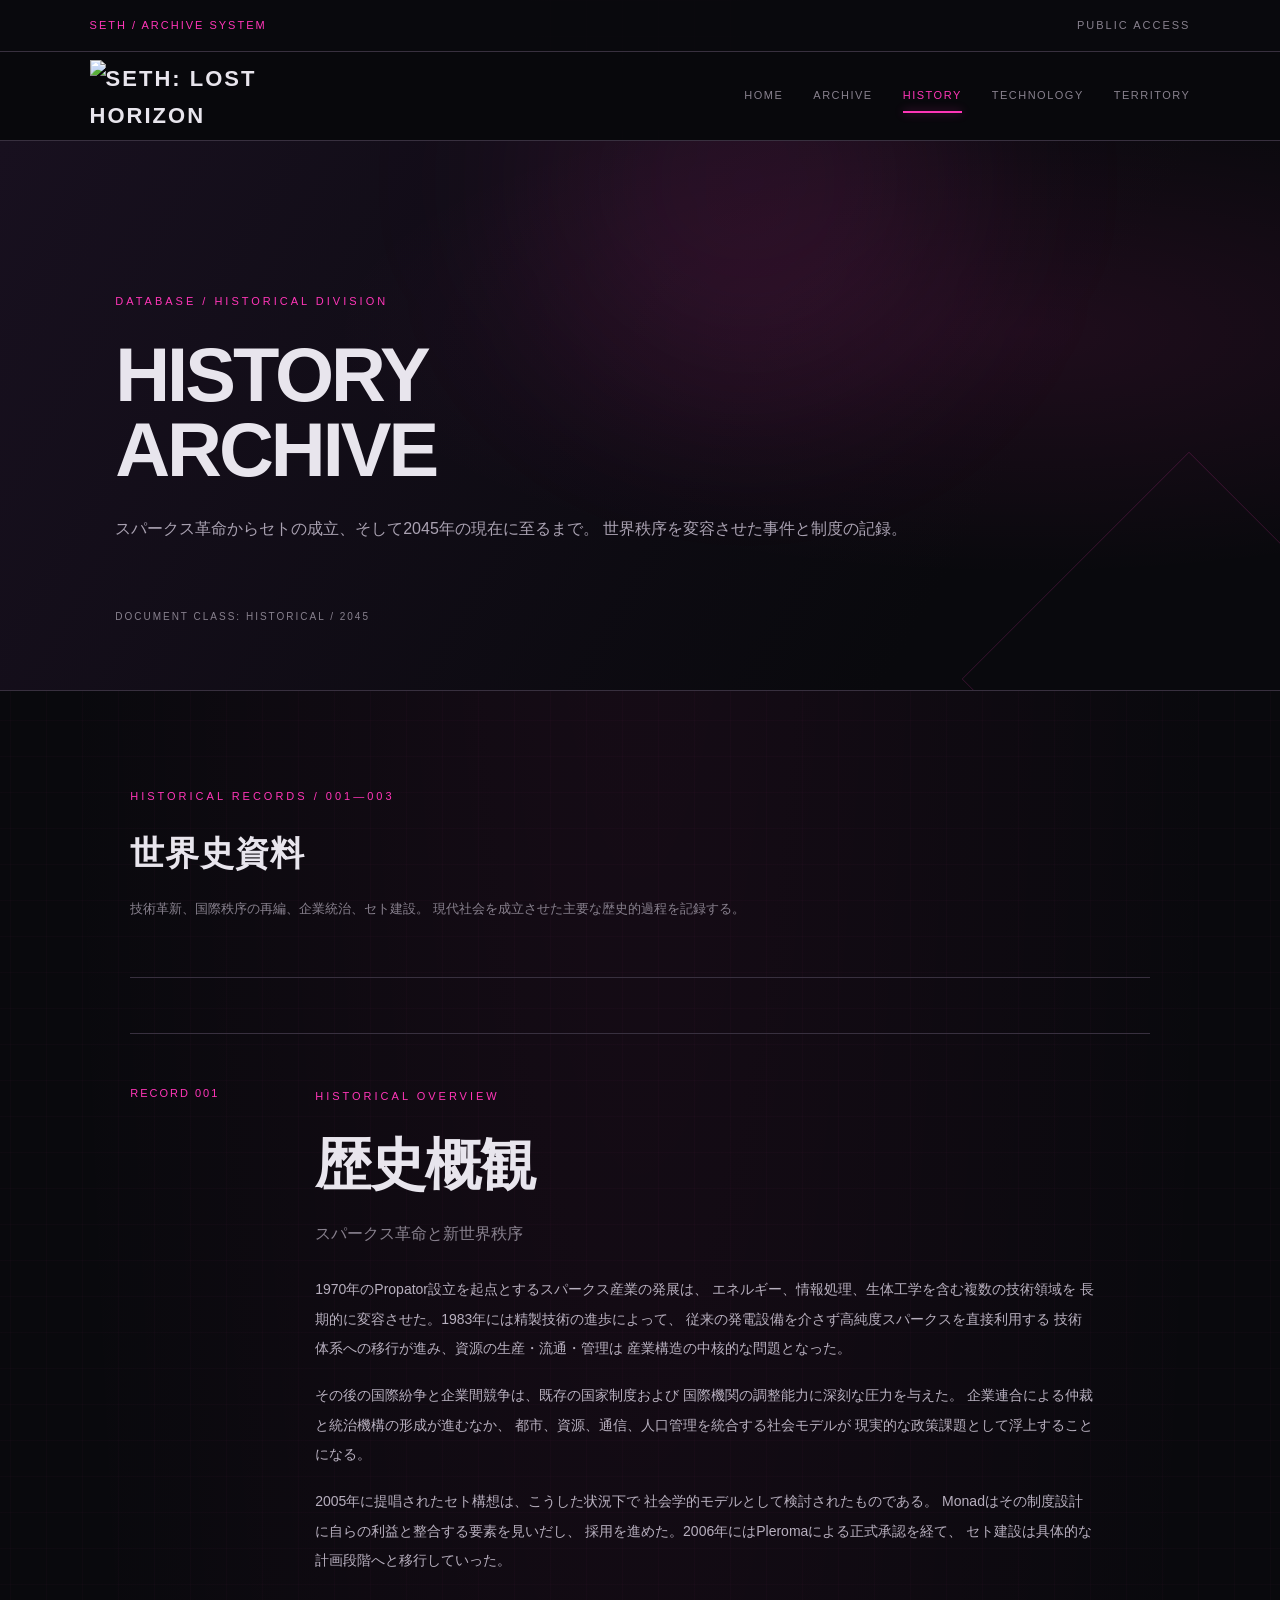
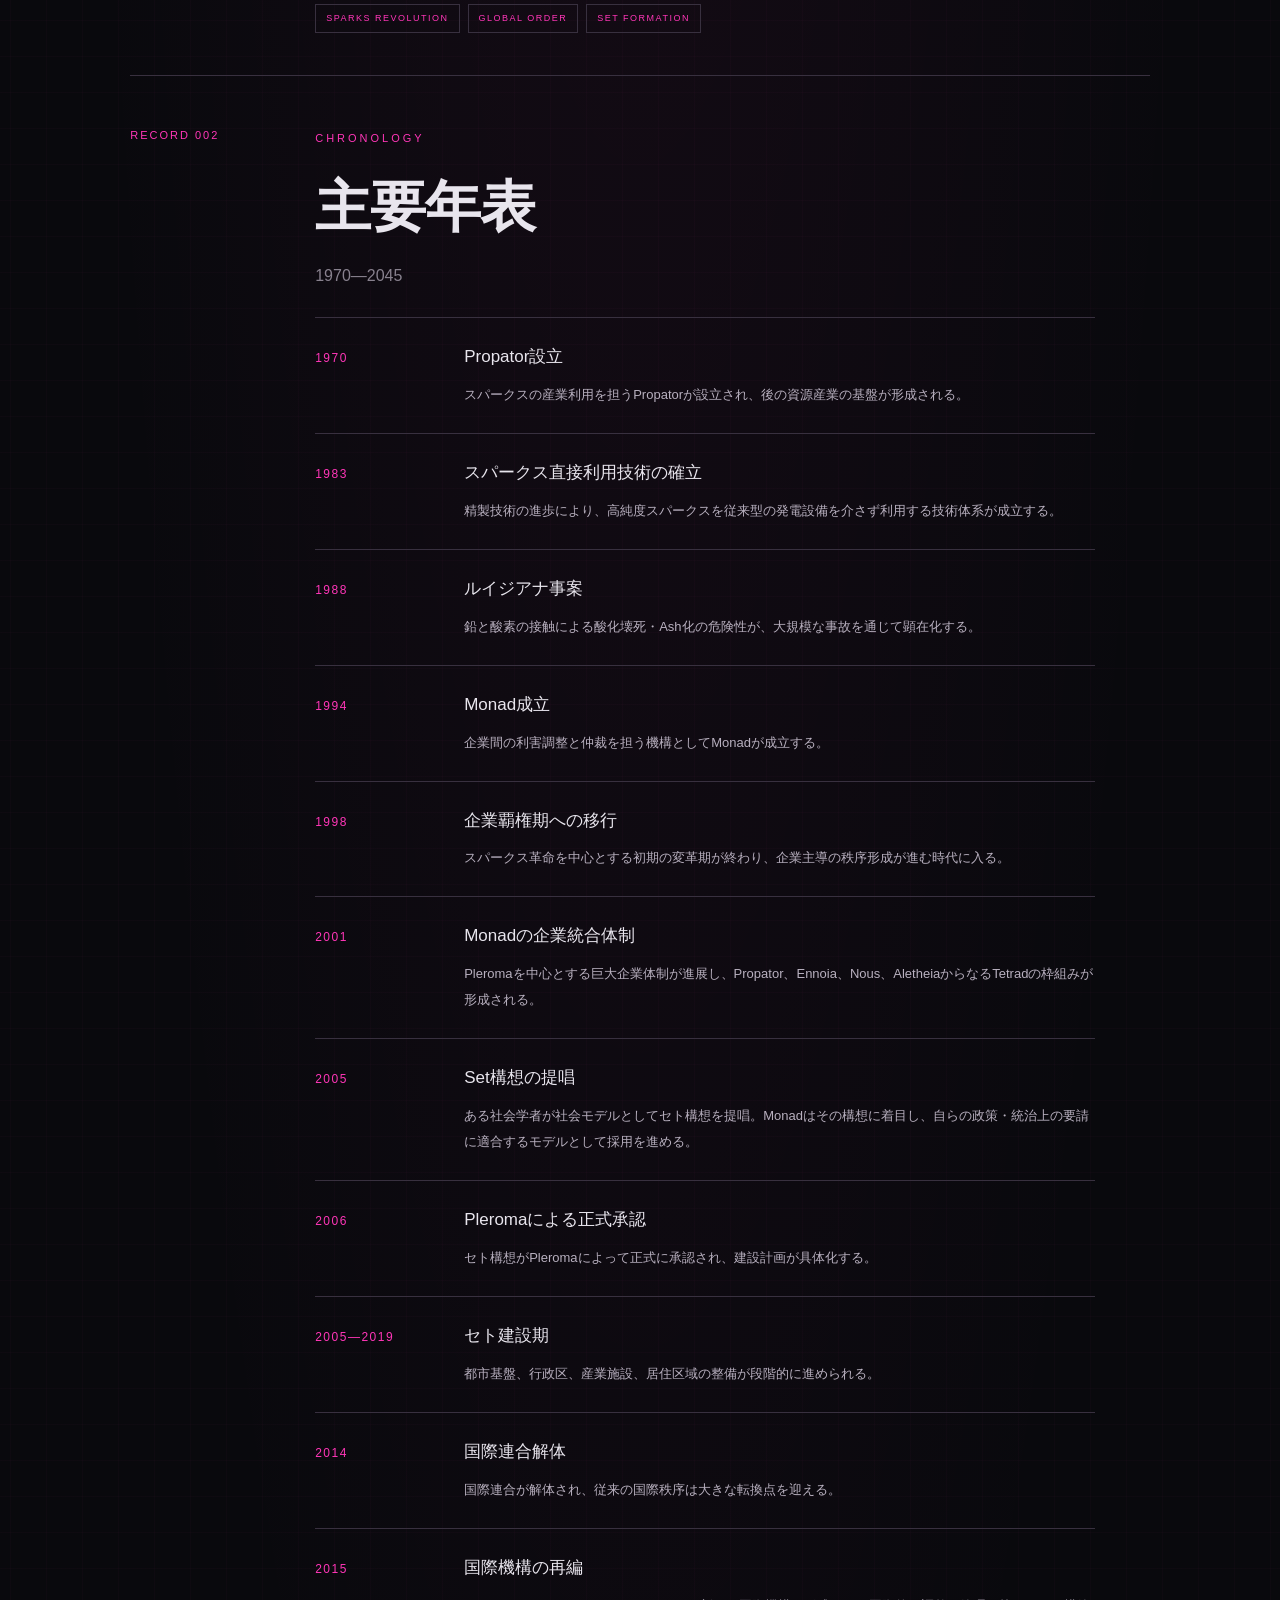
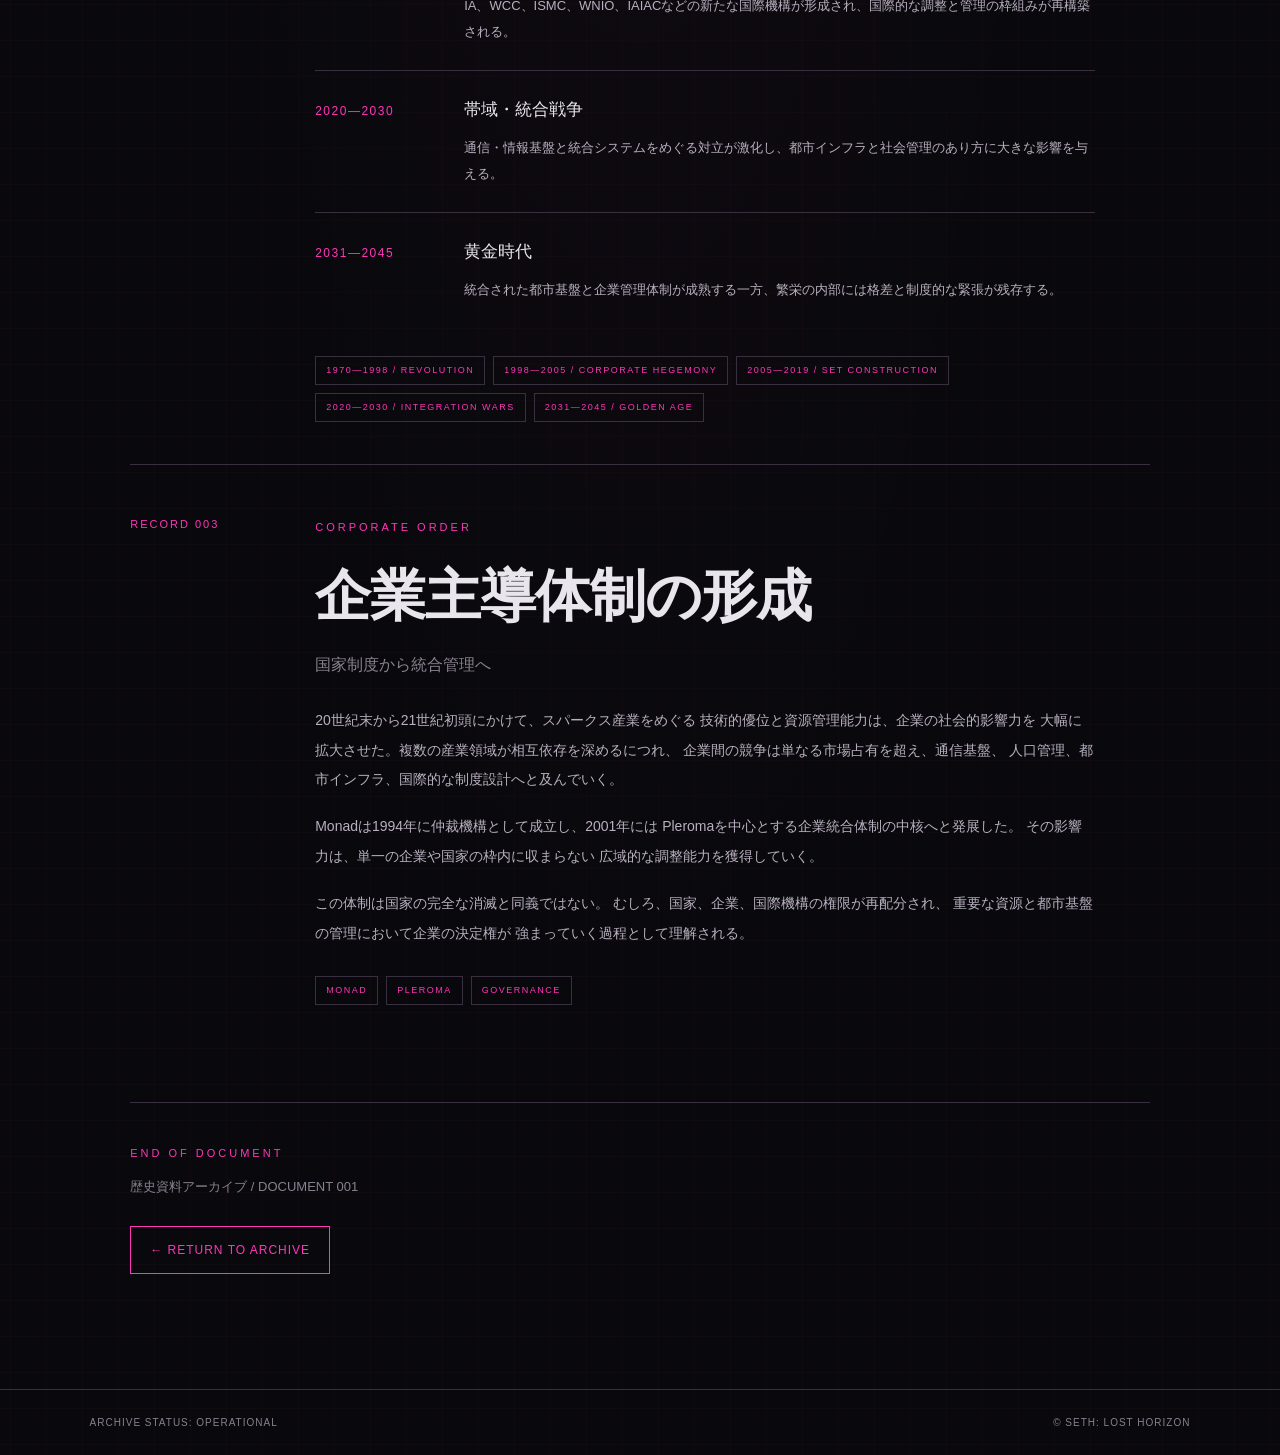
==== commit 456a1c4f: "Update history.html" ====
--- a/history.html
+++ b/history.html
@@ -26,7 +26,7 @@
       <a href="index.html#archive">ARCHIVE</a>
       <a href="history.html" class="active">HISTORY</a>
       <a href="technology.html">TECHNOLOGY</a>
-      <a href="index.html#territory">TERRITORY</a>
+      <a href="territory.html">TERRITORY</a>
     </div>
   </nav>
 
--- a/style.css
+++ b/style.css
@@ -712,3 +712,99 @@
     bottom: 0;
   }
 }
+
+
+/* HERO ENTRANCE ANIMATION */
+
+@keyframes sethFadeUp {
+  from {
+    opacity: 0;
+    transform: translateY(18px);
+  }
+  to {
+    opacity: 1;
+    transform: translateY(0);
+  }
+}
+
+@keyframes sethGlow {
+  0%, 100% {
+    opacity: 0.65;
+  }
+  50% {
+    opacity: 1;
+  }
+}
+
+/* タイトル領域の背景に淡い発光 */
+header {
+  isolation: isolate;
+}
+
+header::before {
+  content: "";
+  position: absolute;
+  z-index: -1;
+  width: 420px;
+  height: 420px;
+  top: -170px;
+  left: 42%;
+  border-radius: 50%;
+  background: rgba(255, 54, 184, 0.09);
+  filter: blur(90px);
+  pointer-events: none;
+  animation: sethGlow 7s ease-in-out infinite;
+}
+
+/* タイトルと説明文の登場 */
+header .eyebrow {
+  animation: sethFadeUp 0.8s ease both;
+}
+
+header h1 {
+  animation: sethFadeUp 1s ease 0.12s both;
+}
+
+header .intro {
+  animation: sethFadeUp 1s ease 0.28s both;
+}
+
+header .enter-link {
+  animation: sethFadeUp 1s ease 0.42s both;
+}
+
+header .hero-index {
+  animation: sethFadeUp 1s ease 0.56s both;
+}
+
+/* アーカイブへ進むボタン */
+header .enter-link a {
+  transition:
+    color 0.25s ease,
+    background 0.25s ease,
+    box-shadow 0.25s ease,
+    border-color 0.25s ease;
+}
+
+header .enter-link a:hover {
+  color: #fff;
+  background: rgba(255, 54, 184, 0.12);
+  border-color: #ff36b8;
+  box-shadow: 0 0 26px rgba(255, 54, 184, 0.2);
+}
+
+/* 動きを減らす設定の端末ではアニメーションを抑制 */
+@media (prefers-reduced-motion: reduce) {
+  header::before,
+  header .eyebrow,
+  header h1,
+  header .intro,
+  header .enter-link,
+  header .hero-index {
+    animation: none;
+  }
+
+  html {
+    scroll-behavior: auto;
+  }
+}
